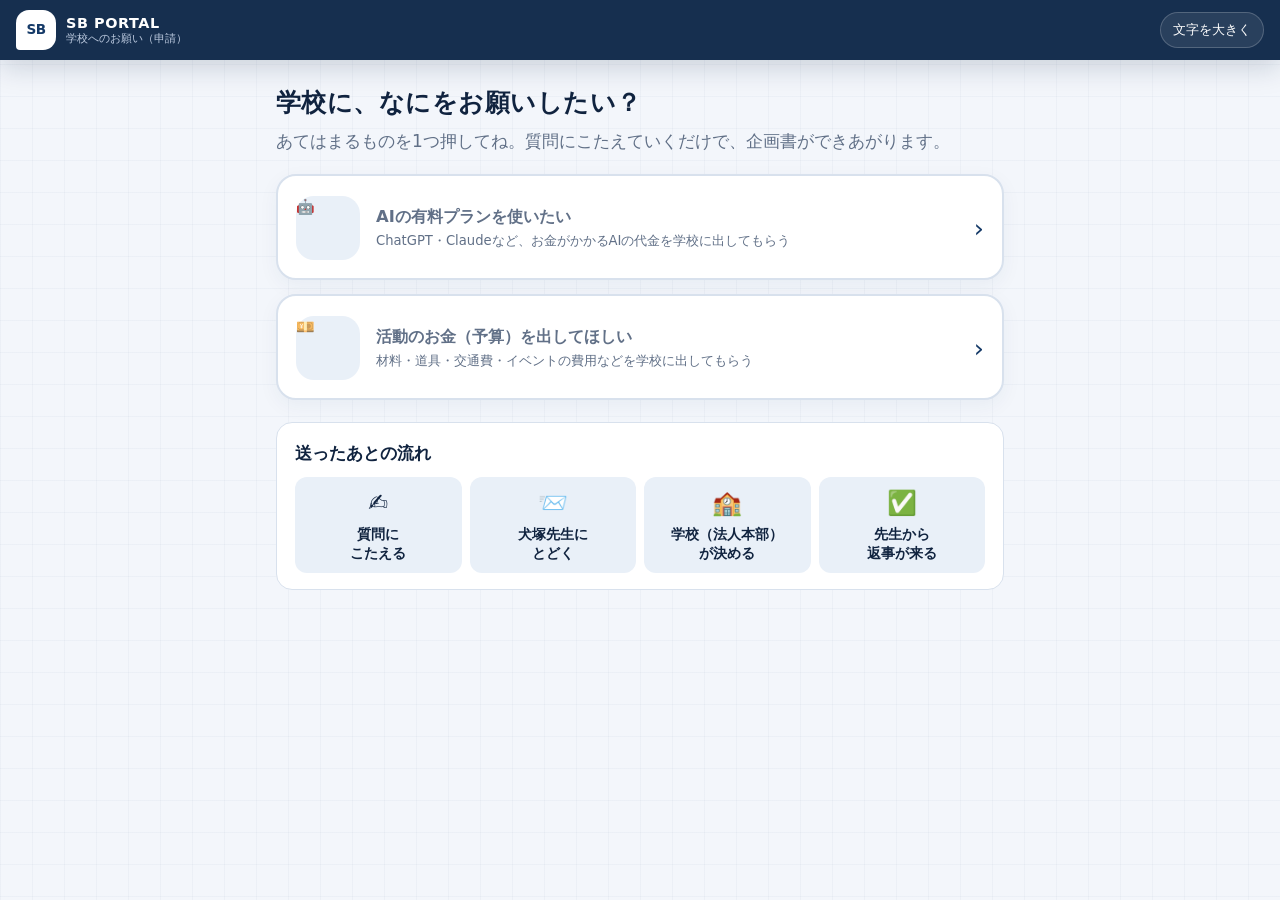
==== shinsei/index.html @ d26345aa "学校へのお願い（申請）フォームを追加 AI課金補助・予算請求の2種類。質問形式で企画書を作成し、Apps Script経由で先生にメール送信する。  Co-Authored-By: Claude Op" ====
<!DOCTYPE html>
<html lang="ja">
<head>
<meta charset="utf-8">
<meta name="viewport" content="width=device-width, initial-scale=1">
<title>学校へのお願い（申請）｜SB PORTAL</title>
<meta name="robots" content="noindex, nofollow">
<link rel="icon" href="../favicon.svg" type="image/svg+xml">
<style>
/* ===== デザイン（SB PORTALと同じ色） ===== */
:root{
  --navy:#153a68; --navy-dark:#0d2748; --bg:#f3f6fb; --ink:#10233f; --muted:#617087;
  --line:#d8e1ed; --card:#fff; --soft:#e9f0f8; --blue:#2d73db; --red:#cf3f35;
  --green:#1f9270; --orange:#ef664e; --yellow:#fff6d6;
  --r:16px; --fs:17px;
}
html.big{ --fs:20px; }
*{box-sizing:border-box;margin:0;padding:0}
body{
  font-family:"Noto Sans JP","Yu Gothic UI","Hiragino Sans","Meiryo",system-ui,sans-serif;
  font-size:var(--fs); line-height:1.75; color:var(--ink);
  background:linear-gradient(#153a6808 1px,transparent 1px),linear-gradient(90deg,#153a6808 1px,transparent 1px),var(--bg);
  background-size:32px 32px; min-height:100vh;
}
button,input,textarea,select{font:inherit;color:inherit}
button{cursor:pointer;-webkit-tap-highlight-color:transparent}
a{color:inherit}

/* ヘッダー */
.top{position:sticky;top:0;z-index:20;background:#0d2748f5;color:#fff;backdrop-filter:blur(14px);
  display:flex;align-items:center;justify-content:space-between;gap:12px;padding:10px 16px;box-shadow:0 8px 28px #0e25432b}
.brand{display:inline-flex;align-items:center;gap:10px;text-decoration:none}
.brand-sym{display:inline-grid;place-items:center;width:40px;height:40px;background:#fff;color:var(--navy);
  border-radius:13px 13px 13px 4px;font-weight:900;font-size:.85rem;letter-spacing:-.05em}
.brand strong{display:block;font-size:.9rem;letter-spacing:.04em;line-height:1.2}
.brand small{display:block;font-size:.7rem;color:#bdcbe0;line-height:1.2}
.tools{display:flex;gap:8px}
.tool{background:#ffffff14;border:1px solid #ffffff33;color:#fff;border-radius:999px;padding:6px 12px;font-size:.8rem;white-space:nowrap}
.tool[aria-pressed="true"]{background:#fff;color:var(--navy)}

/* 進み具合 */
.progress{max-width:760px;margin:18px auto 0;padding:0 16px}
.steps{display:flex;gap:6px;list-style:none}
.steps li{flex:1;height:8px;border-radius:99px;background:var(--line)}
.steps li.is-done{background:var(--navy)}
.steps li.is-now{background:var(--orange)}
.step-label{display:flex;justify-content:space-between;margin-top:6px;font-size:.85rem;color:var(--muted);font-weight:700}

main{max-width:760px;margin:0 auto;padding:12px 16px 140px}
.screen{animation:in .25s ease}
@keyframes in{from{opacity:0;transform:translateY(8px)}to{opacity:1;transform:none}}
h1{font-size:1.45em;line-height:1.4;margin:14px 0 6px;letter-spacing:.02em}
.lead{color:var(--muted);margin-bottom:18px}

/* 種類カード */
.type-grid{display:grid;gap:14px}
.type-card{display:flex;gap:16px;align-items:center;text-align:left;width:100%;
  background:var(--card);border:2px solid var(--line);border-radius:20px;padding:18px;
  box-shadow:0 6px 20px #153a680d;transition:.15s}
.type-card:hover,.type-card:focus-visible{border-color:var(--blue);transform:translateY(-2px);outline:none}
.type-icon{flex:none;display:grid;place-items:center;width:64px;height:64px;border-radius:18px;font-size:2rem;background:var(--soft)}
.type-card b{display:block;font-size:1.1em;line-height:1.4}
.type-card span{display:block;color:var(--muted);font-size:.88em;line-height:1.6;margin-top:2px}
.type-card .go{margin-left:auto;font-size:1.6rem;color:var(--navy)}

.how{margin-top:22px;background:var(--card);border:1px solid var(--line);border-radius:var(--r);padding:16px 18px}
.how h2{font-size:1em;margin-bottom:8px}
.flow{display:grid;grid-template-columns:repeat(4,1fr);gap:8px;text-align:center;font-size:.8em;font-weight:700}
.flow div{background:var(--soft);border-radius:12px;padding:10px 4px;line-height:1.4}
.flow i{display:block;font-style:normal;font-size:1.5rem;margin-bottom:4px}

/* 質問カード */
.q{background:var(--card);border:1px solid var(--line);border-radius:var(--r);padding:18px;margin-bottom:14px;box-shadow:0 4px 14px #153a6808}
.q.err{border:2px solid var(--red);background:#fff8f7}
.q-head{display:flex;gap:10px;align-items:flex-start;justify-content:space-between}
.q-title{font-weight:800;font-size:1.05em;line-height:1.5}
.badge{display:inline-block;font-size:.7em;font-weight:800;border-radius:6px;padding:1px 7px;margin-left:6px;vertical-align:2px}
.badge.req{background:var(--orange);color:#fff}
.badge.opt{background:var(--soft);color:var(--muted)}
.speak{flex:none;border:1px solid var(--line);background:#fff;border-radius:999px;width:40px;height:40px;font-size:1.1rem}
.speak.on{background:var(--navy);color:#fff}
.hint{color:var(--muted);font-size:.9em;margin:4px 0 10px}
.err-msg{display:none;color:var(--red);font-weight:800;font-size:.9em;margin-top:8px}
.q.err .err-msg{display:block}

input[type=text],input[type=email],input[type=number],input[type=date],textarea{
  width:100%;border:2px solid var(--line);border-radius:12px;padding:12px 14px;background:#fff;font-size:1em;outline:none}
input:focus,textarea:focus{border-color:var(--blue);box-shadow:0 0 0 4px #2d73db22}
textarea{min-height:120px;resize:vertical;line-height:1.7}
.with-suffix{display:flex;align-items:center;gap:8px}
.with-suffix input{max-width:220px}
.counter{text-align:right;font-size:.8em;color:var(--muted);margin-top:4px}
.counter.ok{color:var(--green);font-weight:700}

.choices{display:flex;flex-wrap:wrap;gap:8px}
.choice{border:2px solid var(--line);background:#fff;border-radius:12px;padding:10px 16px;font-weight:700;min-height:48px;line-height:1.4}
.choice[aria-pressed="true"]{border-color:var(--navy);background:var(--navy);color:#fff}
.choice[aria-pressed="true"]::before{content:"✓ "}
.other-input{margin-top:10px}

.ex-btn{border:none;background:none;color:var(--blue);font-weight:700;font-size:.88em;padding:4px 0;text-decoration:underline;text-underline-offset:3px}
.example{display:none;background:var(--yellow);border-radius:12px;padding:12px 14px;margin:6px 0 10px;font-size:.9em}
.example.show{display:block}
.example b{display:block;margin-bottom:2px}
.example .use{margin-top:8px;border:1px solid #d9b84f;background:#fff;border-radius:8px;padding:4px 10px;font-size:.85em;font-weight:700}
.starters{display:flex;flex-wrap:wrap;gap:6px;margin-bottom:8px}
.starter{border:1px dashed #9fb3cf;background:var(--soft);border-radius:999px;padding:4px 12px;font-size:.82em;color:var(--navy);font-weight:700}

/* 内訳 */
.items{display:grid;gap:10px}
.item{display:grid;grid-template-columns:1fr 92px 120px 40px;gap:8px;align-items:end;background:var(--bg);border-radius:12px;padding:10px}
.item label{font-size:.75em;color:var(--muted);font-weight:700;display:block}
.item input{padding:10px}
.item .del{height:46px;border:none;background:#fff;border-radius:10px;font-size:1.1rem;color:var(--red)}
.add{margin-top:10px;border:2px dashed #9fb3cf;background:#fff;border-radius:12px;padding:10px;width:100%;font-weight:800;color:var(--navy)}
.total{margin-top:12px;display:flex;justify-content:space-between;align-items:center;background:var(--navy);color:#fff;border-radius:12px;padding:12px 16px;font-weight:800}
.total b{font-size:1.4em}

.check{display:flex;gap:12px;align-items:flex-start;padding:12px;border-radius:12px;border:2px solid var(--line);margin-top:8px;cursor:pointer;background:#fff}
.check input{width:26px;height:26px;flex:none;margin-top:2px;accent-color:var(--navy)}
.check.on{border-color:var(--green);background:#f1faf6}

.voice-tip{display:flex;gap:10px;align-items:center;background:#eef6ff;border:1px solid #cfe2fb;border-radius:12px;padding:10px 14px;font-size:.88em;margin-bottom:14px}

/* 確認 */
.review{background:var(--card);border:1px solid var(--line);border-radius:var(--r);margin-bottom:14px;overflow:hidden}
.review h3{display:flex;justify-content:space-between;align-items:center;background:var(--soft);padding:10px 16px;font-size:.95em}
.review h3 button{border:1px solid var(--line);background:#fff;border-radius:8px;padding:2px 12px;font-size:.85em;font-weight:700;color:var(--navy)}
.review dl{padding:6px 16px 12px}
.review dt{font-size:.8em;color:var(--muted);font-weight:700;margin-top:10px}
.review dd{white-space:pre-wrap;word-break:break-word}

/* 下のボタン */
.nav{position:fixed;left:0;right:0;bottom:0;z-index:15;background:#ffffffee;backdrop-filter:blur(10px);border-top:1px solid var(--line);padding:12px 16px calc(12px + env(safe-area-inset-bottom))}
.nav-in{max-width:760px;margin:0 auto;display:flex;gap:10px}
.btn{border:none;border-radius:14px;padding:14px 18px;font-weight:800;font-size:1.05em;min-height:56px}
.btn.back{background:var(--soft);color:var(--navy);flex:0 0 auto}
.btn.next{background:var(--navy);color:#fff;flex:1;box-shadow:0 6px 18px #153a6840}
.btn.send{background:var(--orange);color:#fff;flex:1;box-shadow:0 6px 18px #ef664e55}
.btn:disabled{opacity:.6}

.done{text-align:center;padding:30px 10px}
.done .big-icon{font-size:4rem}
.done ol{text-align:left;max-width:460px;margin:18px auto;background:var(--card);border:1px solid var(--line);border-radius:var(--r);padding:16px 16px 16px 40px}
.done li{margin:6px 0}
.link-btn{display:inline-block;margin-top:8px;text-decoration:none;background:var(--soft);color:var(--navy);font-weight:800;border-radius:12px;padding:12px 18px}
.alert{background:#fff4f2;border:2px solid var(--red);border-radius:var(--r);padding:16px;margin-top:14px}
.alert .row{display:flex;flex-wrap:wrap;gap:8px;margin-top:10px}
.saved{font-size:.8em;color:var(--muted);text-align:center;margin-top:6px}
.hp{position:absolute;left:-9999px}

@media (max-width:560px){
  .brand small{display:none}
  .item{grid-template-columns:1fr 1fr;}
  .item .name{grid-column:1/-1}
  .item .del{grid-column:2;justify-self:end;width:46px}
  .flow{grid-template-columns:repeat(2,1fr)}
  .type-icon{width:54px;height:54px;font-size:1.7rem}
}
</style>
</head>
<body>
<header class="top">
  <a class="brand" href="../">
    <span class="brand-sym">SB</span>
    <span><strong>SB PORTAL</strong><small>学校へのお願い（申請）</small></span>
  </a>
  <div class="tools">
    <button class="tool" id="bigBtn" aria-pressed="false" type="button">文字を大きく</button>
  </div>
</header>

<div class="progress" id="progress" hidden>
  <ol class="steps" id="steps"></ol>
  <div class="step-label"><span id="stepName"></span><span id="stepCount"></span></div>
</div>

<main id="main" aria-live="polite"></main>

<nav class="nav" id="nav" hidden>
  <div class="nav-in">
    <button class="btn back" id="backBtn" type="button">← もどる</button>
    <button class="btn next" id="nextBtn" type="button">つぎへ →</button>
  </div>
  <p class="saved" id="savedNote">書いた内容は、このスマホ・パソコンに自動で保存されます</p>
</nav>

<script>
/* =========================================================
   ★ 設定（先生用）
   Apps Scriptを「ウェブアプリ」として公開したときのURLを
   下の '' の中に貼り付けてください。
   ========================================================= */
const GAS_URL = '';
const TEACHER_EMAIL = 'ke-inuzuka@ai.singularity.ed.jp';

/* 所属プロジェクトの選択肢 */
const PROJECTS = ['横川商店街', 'ひろしま探究', '安浦コモンズ', 'STEAM', 'まだ決めていない'];

/* =========================================================
   申請の種類（ここに足せば、種類を増やせます）
   ========================================================= */
const TYPES = {
  ai: {
    icon: '🤖',
    title: 'AIの有料プランを使いたい',
    sub: 'ChatGPT・Claudeなど、お金がかかるAIの代金を学校に出してもらう',
    pages: [
      { name: '使いたいAI', heading: 'どのAIを使いたい？', lead: 'サービスの名前と、1か月の値段を書こう。', fields: [
        { id: 'ai_service', label: '使いたいAIの名前', type: 'choice', required: true, other: true,
          options: ['ChatGPT', 'Claude', 'Gemini', 'Perplexity', 'Canva'],
          hint: 'あてはまるものを押そう。ないときは「そのほか」を押して書こう。' },
        { id: 'ai_plan', label: 'プランの名前', type: 'text', required: false,
          placeholder: '例：Plus、Pro など', hint: '分からなければ空でOK。' },
        { id: 'ai_monthly', label: '1か月の値段', type: 'number', required: true, suffix: '円 / 月',
          placeholder: '3000', hint: '公式サイトの値段を見て書こう。税こみの値段で。' },
        { id: 'ai_months', label: '何か月 使いたい？', type: 'choice', required: true, other: true, otherLabel: '月数を書く',
          options: ['1か月', '3か月', '6か月'] },
        { id: 'ai_total', type: 'total' }
      ]},
      { name: 'やりたいこと', heading: 'AIで何をする？', lead: 'たくさん書かなくてOK。1〜3文で大丈夫。', voice: true, fields: [
        { id: 'title', label: '企画の名前（タイトル）', type: 'text', required: true,
          placeholder: '例：横川商店街のお店紹介動画づくり',
          example: '横川商店街のお店紹介動画づくり' },
        { id: 'ai_what', label: 'AIを使って何をする？', type: 'textarea', required: true, min: 30,
          starters: ['〜のために、', '〜を作ります。', '〜を調べます。'],
          example: '横川商店街のお店の人にインタビューして、その内容をもとにお店紹介の動画の台本とチラシを作ります。インタビューの文字起こしや、台本の下書きにAIを使います。' },
        { id: 'ai_why', label: 'なぜ無料のプランではダメ？', type: 'textarea', required: true, min: 20,
          starters: ['無料だと回数が足りない', '長い文章や資料を読みこめない', '画像や動画が作れない'],
          example: '無料プランだと1日に使える回数が少なく、インタビュー10人分の文字起こしと台本づくりが終わらないからです。' }
      ]},
      { name: 'どうなる？', heading: '使うと、どうなる？', lead: '誰の役に立つか、どうやって見せるかを書こう。', voice: true, fields: [
        { id: 'goal', label: '使うと、どんな成果が出る？だれの役に立つ？', type: 'textarea', required: true, min: 20,
          example: '10店分の紹介動画ができて、商店街のSNSで使ってもらえます。お店の人と、横川に来る人の役に立ちます。' },
        { id: 'report', label: '成果をどうやって見せる？（いくつ選んでもOK）', type: 'multi', required: true, other: true,
          options: ['月に1回、先生に報告する', '発表会で発表する', '作ったものを提出する', 'ポートフォリオにまとめる'] }
      ]}
    ]
  },
  budget: {
    icon: '💴',
    title: '活動のお金（予算）を出してほしい',
    sub: '材料・道具・交通費・イベントの費用などを学校に出してもらう',
    pages: [
      { name: '何に使う？', heading: '何にお金を使う？', lead: 'まずは企画の名前と、いつ使うかを書こう。', fields: [
        { id: 'title', label: '企画の名前（タイトル）', type: 'text', required: true,
          placeholder: '例：ゾンビナイト子どもワークショップ', example: 'ゾンビナイト子どもワークショップの材料' },
        { id: 'use_kind', label: 'お金の使いみち（いくつ選んでもOK）', type: 'multi', required: true, other: true,
          options: ['材料・消耗品', '道具・機材', '交通費', '会場・参加費', '印刷・チラシ'] },
        { id: 'need_date', label: 'いつまでに必要？', type: 'date', required: true,
          hint: '買う日、または使う日。早めに出すほど通りやすいよ。' }
      ]},
      { name: '買うもの', heading: '何を、いくつ買う？', lead: '1行に1つずつ書こう。合計は自動で計算されます。', fields: [
        { id: 'items', label: '買うもの・かかるお金', type: 'items', required: true },
        { id: 'shop', label: '買うお店や、ネットのページ（分かれば）', type: 'text', required: false,
          placeholder: '例：ダイソー横川店 / AmazonのURL' }
      ]},
      { name: 'なぜ・どうなる', heading: 'なぜ必要？使うとどうなる？', lead: '1〜3文で大丈夫。', voice: true, fields: [
        { id: 'why', label: 'なぜ、このお金が必要？', type: 'textarea', required: true, min: 20,
          starters: ['〜をするために必要です。', 'これがないと〜できません。'],
          example: '子ども向けワークショップで使うチョークと画用紙が、40人分必要です。学校にある分では足りません。' },
        { id: 'goal', label: '使うと、どんな成果が出る？だれの役に立つ？', type: 'textarea', required: true, min: 20,
          example: 'イベントに来た子ども40人がワークショップに参加できます。商店街のイベントをもり上げる役に立ちます。' },
        { id: 'report', label: '成果をどうやって見せる？（いくつ選んでもOK）', type: 'multi', required: true, other: true,
          options: ['写真を先生に送る', 'レシートを出す', '発表会で発表する', '作ったものを提出する'] }
      ]}
    ]
  }
};

/* 全員に共通のページ */
const PROFILE_PAGE = { name: 'あなたのこと', heading: 'あなたのことを教えてね', lead: '先生から返事をするために使います。', fields: [
  { id: 'name', label: 'あなたの名前', type: 'text', required: true, placeholder: '例：山田 花子' },
  { id: 'grade', label: '学年', type: 'choice', required: true, options: ['1年', '2年', '3年'] },
  { id: 'project', label: '入っているプロジェクト', type: 'choice', required: true, options: PROJECTS },
  { id: 'email', label: 'あなたの学校のメールアドレス', type: 'email', required: true,
    placeholder: 'xxxx@…', hint: '先生からの返事と、受付の確認メールがここに届きます。' },
  { id: 'members', label: 'いっしょにやる人（いれば）', type: 'text', required: false, placeholder: '例：佐藤さん、田中さん' }
]};
const LAST_PAGE = { name: 'やくそく', heading: '最後に、やくそくの確認', lead: '読んで、チェックを入れてね。', fields: [
  { id: 'note', label: '先生へのひとこと（あれば）', type: 'textarea', required: false, min: 0,
    placeholder: '例：急いでいます／相談したいことがあります' },
  { id: 'promise', type: 'checks', required: true, items: [
    '書いた内容は、本当のことです',
    'OKが出る前に、自分でお金を払って買ったり、申しこんだりしません',
    'OKが出たら、成果をきちんと先生に見せます'
  ]}
]};

/* ========================================================= */
const STORE_KEY = 'sb-shinsei-draft-v1';
let state = { type: null, page: 0, data: {} };
try { const s = JSON.parse(localStorage.getItem(STORE_KEY)); if (s && s.data) state = s; } catch (e) {}
try { if (localStorage.getItem('sb-big') === '1') document.documentElement.classList.add('big'); } catch (e) {}

const $ = (s, el = document) => el.querySelector(s);
const main = $('#main');
const yen = n => '¥' + Math.round(n || 0).toLocaleString('ja-JP');
const esc = s => String(s ?? '').replace(/[&<>"']/g, c => ({ '&': '&amp;', '<': '&lt;', '>': '&gt;', '"': '&quot;', "'": '&#39;' }[c]));

function pages() {
  if (!state.type) return [];
  return [PROFILE_PAGE, ...TYPES[state.type].pages, LAST_PAGE, { name: 'かくにん', review: true }];
}
function save() { try { localStorage.setItem(STORE_KEY, JSON.stringify(state)); } catch (e) {} }

/* ---------- 読み上げ ---------- */
function speak(text, btn) {
  if (!('speechSynthesis' in window)) { alert('この端末では読み上げが使えません'); return; }
  const was = btn && btn.classList.contains('on');
  speechSynthesis.cancel();
  document.querySelectorAll('.speak.on').forEach(b => b.classList.remove('on'));
  if (was) return;
  const u = new SpeechSynthesisUtterance(text);
  u.lang = 'ja-JP'; u.rate = 0.95;
  if (btn) { btn.classList.add('on'); u.onend = () => btn.classList.remove('on'); }
  speechSynthesis.speak(u);
}

/* ---------- 金額 ---------- */
function monthsValue() {
  const v = state.data.ai_months;
  if (!v) return 0;
  if (v === '__other') return parseInt(String(state.data.ai_months_other || '').replace(/[^0-9]/g, '')) || 0;
  return parseInt(v) || 0;
}
function totalAmount() {
  if (state.type === 'ai') return (Number(state.data.ai_monthly) || 0) * monthsValue();
  if (state.type === 'budget') return (state.data.items || []).reduce((s, it) => s + (Number(it.qty) || 0) * (Number(it.price) || 0), 0);
  return 0;
}

/* ---------- 画面：はじめ ---------- */
function renderStart() {
  $('#progress').hidden = true; $('#nav').hidden = true;
  const draft = state.type && Object.keys(state.data).length > 0;
  main.innerHTML = `
  <section class="screen">
    <h1>学校に、なにをお願いしたい？</h1>
    <p class="lead">あてはまるものを1つ押してね。質問にこたえていくだけで、企画書ができあがります。</p>
    ${draft ? `<div class="alert" style="border-color:var(--blue);background:#eef6ff">
      <b>書きかけの申請があります</b>（${esc(TYPES[state.type].title)}）
      <div class="row"><button class="btn next" id="resume" type="button">つづきから書く</button>
      <button class="btn back" id="discard" type="button">消して はじめから</button></div></div>` : ''}
    <div class="type-grid" style="margin-top:14px">
      ${Object.entries(TYPES).map(([k, t]) => `
        <button class="type-card" data-type="${k}" type="button">
          <span class="type-icon" aria-hidden="true">${t.icon}</span>
          <span><b>${esc(t.title)}</b><span>${esc(t.sub)}</span></span>
          <span class="go" aria-hidden="true">›</span>
        </button>`).join('')}
    </div>
    <div class="how">
      <h2>送ったあとの流れ</h2>
      <div class="flow">
        <div><i>✍️</i>質問に<br>こたえる</div>
        <div><i>📨</i>犬塚先生に<br>とどく</div>
        <div><i>🏫</i>学校（法人本部）<br>が決める</div>
        <div><i>✅</i>先生から<br>返事が来る</div>
      </div>
    </div>
  </section>`;
  main.querySelectorAll('.type-card').forEach(b => b.onclick = () => {
    if (state.type && state.type !== b.dataset.type && Object.keys(state.data).length &&
        !confirm('書きかけの申請は消えます。よいですか？')) return;
    if (state.type !== b.dataset.type) state.data = keepProfile(state.data);
    state.type = b.dataset.type; state.page = 0; save(); render(); scrollTo(0, 0);
  });
  const r = $('#resume'); if (r) r.onclick = () => { render(); scrollTo(0, 0); };
  const d = $('#discard'); if (d) d.onclick = () => { state = { type: null, page: 0, data: keepProfile(state.data) }; save(); renderStart(); };
}
function keepProfile(d) {
  const o = {}; ['name', 'grade', 'project', 'email'].forEach(k => { if (d[k]) o[k] = d[k]; }); return o;
}

/* ---------- 質問ページ ---------- */
function render() {
  if (!state.type) return renderStart();
  const ps = pages(); const p = ps[state.page];
  $('#progress').hidden = false; $('#nav').hidden = false;
  $('#steps').innerHTML = ps.map((_, i) => `<li class="${i < state.page ? 'is-done' : i === state.page ? 'is-now' : ''}"></li>`).join('');
  $('#stepName').textContent = p.name;
  $('#stepCount').textContent = `${state.page + 1} / ${ps.length}`;
  $('#backBtn').textContent = '← もどる';
  const nb = $('#nextBtn');
  nb.className = 'btn ' + (p.review ? 'send' : 'next');
  nb.textContent = p.review ? '📨 先生に送る' : (state.page === ps.length - 2 ? 'かくにんへ →' : 'つぎへ →');
  nb.disabled = false;

  if (p.review) return renderReview();

  main.innerHTML = `<section class="screen">
    <h1>${esc(p.heading)}</h1><p class="lead">${esc(p.lead || '')}</p>
    ${p.voice ? `<div class="voice-tip"><span style="font-size:1.4rem">🎤</span><span>文字を打つのが大変なら、スマホのキーボードの<b>マイク</b>を押して、話して入力してもOK！</span></div>` : ''}
    ${p.fields.map(fieldHTML).join('')}
  </section>`;
  bindFields(p);
}

function fieldHTML(f) {
  const d = state.data;
  if (f.type === 'total') {
    return `<div class="total" id="aiTotal"><span>出してほしい合計</span><b>${yen(totalAmount())}</b></div>`;
  }
  const badge = f.required ? '<span class="badge req">必ず</span>' : '<span class="badge opt">なくてもOK</span>';
  const readText = [f.label, f.hint, f.example ? 'れい。' + f.example : ''].filter(Boolean).join('。');
  let body = '';
  switch (f.type) {
    case 'text': case 'email': case 'date':
      body = `<input type="${f.type}" id="f_${f.id}" value="${esc(d[f.id] || '')}" placeholder="${esc(f.placeholder || '')}"
               ${f.type === 'email' ? 'inputmode="email" autocomplete="email"' : ''} ${f.id === 'name' ? 'autocomplete="name"' : ''}>`;
      break;
    case 'number':
      body = `<div class="with-suffix"><input type="number" inputmode="numeric" min="0" id="f_${f.id}" value="${esc(d[f.id] || '')}" placeholder="${esc(f.placeholder || '')}"><span>${esc(f.suffix || '')}</span></div>`;
      break;
    case 'textarea':
      body = `${f.starters ? `<div class="starters">${f.starters.map(s => `<button type="button" class="starter" data-for="${f.id}">${esc(s)}</button>`).join('')}</div>` : ''}
        <textarea id="f_${f.id}" placeholder="${esc(f.placeholder || 'ここに書こう')}">${esc(d[f.id] || '')}</textarea>
        ${f.min ? `<div class="counter" id="c_${f.id}"></div>` : ''}`;
      break;
    case 'choice': case 'multi': {
      const val = d[f.id];
      const on = o => f.type === 'multi' ? (val || []).includes(o) : val === o;
      body = `<div class="choices" role="group">
        ${f.options.map(o => `<button type="button" class="choice" data-f="${f.id}" data-v="${esc(o)}" aria-pressed="${on(o)}">${esc(o)}</button>`).join('')}
        ${f.other ? `<button type="button" class="choice" data-f="${f.id}" data-v="__other" aria-pressed="${on('__other')}">${esc(f.otherLabel || 'そのほか')}</button>` : ''}
      </div>
      ${f.other ? `<div class="other-input" id="o_${f.id}" ${on('__other') ? '' : 'hidden'}><input type="text" id="f_${f.id}_other" value="${esc(d[f.id + '_other'] || '')}" placeholder="${f.id === 'ai_months' ? '例：12か月' : 'ここに書こう'}"></div>` : ''}`;
      break;
    }
    case 'items': {
      if (!d.items || !d.items.length) d.items = [{ name: '', qty: 1, price: '' }];
      body = `<div class="items" id="itemsBox"></div>
        <button type="button" class="add" id="addItem">＋ 行をふやす</button>
        <div class="total"><span>合計</span><b id="itemsTotal">${yen(totalAmount())}</b></div>`;
      break;
    }
    case 'checks':
      return `<div class="q" data-q="${f.id}">
        ${f.items.map((t, i) => `<label class="check ${(d.promise || [])[i] ? 'on' : ''}"><input type="checkbox" data-i="${i}" ${(d.promise || [])[i] ? 'checked' : ''}><span>${esc(t)}</span></label>`).join('')}
        <p class="err-msg">↑ ぜんぶにチェックを入れてね</p></div>`;
  }
  return `<div class="q" data-q="${f.id}">
    <div class="q-head"><div class="q-title">${esc(f.label)}${badge}</div>
      <button type="button" class="speak" aria-label="読み上げ" data-read="${esc(readText)}">🔊</button></div>
    ${f.hint ? `<p class="hint">${esc(f.hint)}</p>` : ''}
    ${f.example ? `<button type="button" class="ex-btn" data-ex="${f.id}">💡 書き方の例を見る</button>
      <div class="example" id="ex_${f.id}"><b>例：</b>${esc(f.example)}<br><button type="button" class="use" data-use="${f.id}">この例をもとに書く</button></div>` : ''}
    ${body}
    <p class="err-msg">↑ ここを${f.type === 'choice' || f.type === 'multi' ? '選んで' : '書いて'}ね${f.min ? `（${f.min}文字くらい）` : ''}</p>
  </div>`;
}

function bindFields(p) {
  const d = state.data;
  main.querySelectorAll('.speak').forEach(b => b.onclick = () => speak(b.dataset.read, b));
  main.querySelectorAll('.ex-btn').forEach(b => b.onclick = () => $('#ex_' + b.dataset.ex).classList.toggle('show'));
  main.querySelectorAll('.use').forEach(b => b.onclick = () => {
    const f = findField(b.dataset.use); const t = $('#f_' + f.id);
    if (t.value && !confirm('いま書いてある文を、例に置きかえますか？')) return;
    t.value = f.example; t.dispatchEvent(new Event('input')); t.focus();
  });
  main.querySelectorAll('.starter').forEach(b => b.onclick = () => {
    const t = $('#f_' + b.dataset.for);
    t.value = (t.value ? t.value + (/[。、\n]$/.test(t.value) ? '' : '、') : '') + b.textContent;
    t.dispatchEvent(new Event('input')); t.focus(); t.setSelectionRange(t.value.length, t.value.length);
  });
  p.fields.forEach(f => {
    const el = $('#f_' + f.id);
    if (el && ['text', 'email', 'date', 'number', 'textarea'].includes(f.type)) {
      const upd = () => { d[f.id] = el.value; clearErr(f.id); if (f.min) counter(f); updTotals(); save(); };
      el.addEventListener('input', upd); el.addEventListener('change', upd);
      if (f.min) counter(f);
    }
    const oe = $('#f_' + f.id + '_other');
    if (oe) oe.addEventListener('input', () => { d[f.id + '_other'] = oe.value; clearErr(f.id); updTotals(); save(); });
  });
  main.querySelectorAll('.choice').forEach(b => b.onclick = () => {
    const f = findField(b.dataset.f); const v = b.dataset.v;
    if (f.type === 'multi') {
      const arr = new Set(d[f.id] || []); arr.has(v) ? arr.delete(v) : arr.add(v); d[f.id] = [...arr];
      b.setAttribute('aria-pressed', arr.has(v));
    } else {
      d[f.id] = v;
      main.querySelectorAll(`.choice[data-f="${f.id}"]`).forEach(x => x.setAttribute('aria-pressed', x.dataset.v === v));
    }
    const box = $('#o_' + f.id);
    if (box) { const show = f.type === 'multi' ? d[f.id].includes('__other') : v === '__other'; box.hidden = !show; if (show) $('input', box).focus(); }
    clearErr(f.id); updTotals(); save();
  });
  main.querySelectorAll('.check input').forEach(c => c.onchange = () => {
    d.promise = d.promise || []; d.promise[c.dataset.i] = c.checked;
    c.closest('.check').classList.toggle('on', c.checked); clearErr('promise'); save();
  });
  if ($('#itemsBox')) drawItems();
}

function drawItems() {
  const d = state.data; const box = $('#itemsBox');
  box.innerHTML = d.items.map((it, i) => `
    <div class="item">
      <div class="name"><label>品名・内容</label><input type="text" data-i="${i}" data-k="name" value="${esc(it.name)}" placeholder="例：画用紙 / バス代"></div>
      <div><label>数</label><input type="number" inputmode="numeric" min="0" data-i="${i}" data-k="qty" value="${esc(it.qty)}"></div>
      <div><label>1つの値段（円）</label><input type="number" inputmode="numeric" min="0" data-i="${i}" data-k="price" value="${esc(it.price)}" placeholder="500"></div>
      <button type="button" class="del" data-del="${i}" aria-label="この行を消す" ${d.items.length < 2 ? 'disabled style="opacity:.3"' : ''}>✕</button>
    </div>`).join('');
  box.querySelectorAll('input').forEach(inp => inp.oninput = () => { d.items[inp.dataset.i][inp.dataset.k] = inp.value; clearErr('items'); updTotals(); save(); });
  box.querySelectorAll('[data-del]').forEach(b => b.onclick = () => { d.items.splice(b.dataset.del, 1); drawItems(); updTotals(); save(); });
  $('#addItem').onclick = () => { d.items.push({ name: '', qty: 1, price: '' }); drawItems(); save(); box.querySelectorAll('.name input')[d.items.length - 1].focus(); };
}

function updTotals() {
  const a = $('#aiTotal b'); if (a) a.textContent = yen(totalAmount());
  const b = $('#itemsTotal'); if (b) b.textContent = yen(totalAmount());
}
function counter(f) {
  const n = (state.data[f.id] || '').trim().length; const c = $('#c_' + f.id); if (!c) return;
  c.textContent = n >= f.min ? `✓ ${n}文字 いい感じ！` : `${n}文字（${f.min}文字くらい書けるとOK）`;
  c.classList.toggle('ok', n >= f.min);
}
function findField(id) { for (const p of pages()) for (const f of (p.fields || [])) if (f.id === id) return f; }
function clearErr(id) { const q = main.querySelector(`.q[data-q="${id}"]`); if (q) q.classList.remove('err'); }

/* ---------- チェック ---------- */
function isFilled(f) {
  const v = state.data[f.id];
  switch (f.type) {
    case 'total': return true;
    case 'choice': return !!v && (v !== '__other' || !!(state.data[f.id + '_other'] || '').trim());
    case 'multi': return Array.isArray(v) && v.length > 0 && (!v.includes('__other') || !!(state.data[f.id + '_other'] || '').trim());
    case 'items': return (v || []).some(it => (it.name || '').trim() && Number(it.price) > 0 && Number(it.qty) > 0);
    case 'checks': return f.items.every((_, i) => (state.data.promise || [])[i]);
    case 'email': return /^[^\s@]+@[^\s@]+\.[^\s@]+$/.test((v || '').trim());
    case 'number': return Number(v) > 0;
    case 'textarea': return (v || '').trim().length >= Math.max(1, Math.floor((f.min || 1) / 2));
    default: return !!(v || '').trim();
  }
}
function validate(p) {
  let first = null;
  p.fields.forEach(f => {
    if (!f.required) return;
    if (!isFilled(f)) { const q = main.querySelector(`.q[data-q="${f.id}"]`); if (q) { q.classList.add('err'); first = first || q; } }
  });
  if (first) { first.scrollIntoView({ behavior: 'smooth', block: 'center' }); return false; }
  return true;
}

/* ---------- 表示用の値 ---------- */
function show(f) {
  const d = state.data; const v = d[f.id];
  const other = d[f.id + '_other'];
  if (f.type === 'choice') return v === '__other' ? other : v;
  if (f.type === 'multi') return (v || []).map(x => x === '__other' ? other : x).filter(Boolean).join('、');
  if (f.type === 'items') return (v || []).filter(it => (it.name || '').trim())
    .map(it => `${it.name}　${it.qty}こ × ${yen(it.price)} ＝ ${yen((Number(it.qty) || 0) * (Number(it.price) || 0))}`).join('\n');
  if (f.type === 'number') return v ? `${Number(v).toLocaleString('ja-JP')} ${f.suffix || ''}` : '';
  if (f.type === 'date') return v ? new Date(v + 'T00:00').toLocaleDateString('ja-JP', { year: 'numeric', month: 'long', day: 'numeric', weekday: 'short' }) : '';
  return v || '';
}
function buildSections() {
  const ps = pages().filter(p => !p.review);
  return ps.map((p, idx) => ({
    title: p.name, page: idx,
    rows: p.fields.filter(f => f.type !== 'checks' && f.type !== 'total')
      .map(f => ({ label: f.label, value: show(f) }))
      .filter(r => r.value)
  })).filter(s => s.rows.length);
}

/* ---------- 確認ページ ---------- */
function renderReview() {
  const t = TYPES[state.type]; const secs = buildSections();
  main.innerHTML = `<section class="screen">
    <h1>この内容で送ってもいい？</h1>
    <p class="lead">まちがいがあれば「なおす」を押してね。</p>
    <div class="total" style="margin-bottom:14px"><span>${esc(t.icon)} ${esc(t.title)}<br><small style="font-weight:600">出してほしい合計</small></span><b>${yen(totalAmount())}</b></div>
    ${secs.map(s => `<div class="review"><h3>${esc(s.title)}<button type="button" data-go="${s.page}">なおす</button></h3>
      <dl>${s.rows.map(r => `<dt>${esc(r.label)}</dt><dd>${esc(r.value)}</dd>`).join('')}</dl></div>`).join('')}
    <input class="hp" id="hp" tabindex="-1" autocomplete="off" aria-hidden="true">
    <div id="sendResult"></div>
  </section>`;
  main.querySelectorAll('[data-go]').forEach(b => b.onclick = () => { state.page = +b.dataset.go; save(); render(); scrollTo(0, 0); });
}

function plainText() {
  const t = TYPES[state.type];
  return `【SB科 申請】${t.title}\n合計：${yen(totalAmount())}\n\n` +
    buildSections().map(s => `■ ${s.title}\n` + s.rows.map(r => `・${r.label}\n${r.value}`).join('\n')).join('\n\n');
}

async function send() {
  if ($('#hp') && $('#hp').value) return;
  const btn = $('#nextBtn'); btn.disabled = true; btn.textContent = '送っています…';
  const d = state.data; const t = TYPES[state.type];
  const payload = {
    type: state.type, typeLabel: t.title, total: totalAmount(),
    name: d.name, grade: d.grade, project: d.project, email: (d.email || '').trim(), title: d.title || '',
    sections: buildSections().map(s => ({ title: s.title, rows: s.rows })),
    text: plainText(), userAgent: navigator.userAgent
  };
  if (!GAS_URL) {
    return sendFail('まだ送信の準備ができていません（先生がURLを設定中です）。');
  }
  try {
    const res = await fetch(GAS_URL, { method: 'POST', headers: { 'Content-Type': 'text/plain;charset=utf-8' }, body: JSON.stringify(payload) });
    const j = await res.json();
    if (!j.ok) throw new Error(j.error || 'error');
    renderDone(j.id);
  } catch (e) {
    sendFail('うまく送れませんでした。インターネットにつながっているか確認して、もう一度押してね。');
  }
}
function sendFail(msg) {
  const btn = $('#nextBtn'); btn.disabled = false; btn.textContent = '📨 もう一度送る';
  const subject = encodeURIComponent(`【SB科 申請】${TYPES[state.type].title}｜${state.data.name || ''}`);
  const body = encodeURIComponent(plainText());
  $('#sendResult').innerHTML = `<div class="alert"><b>⚠️ ${esc(msg)}</b>
    <p style="font-size:.9em;margin-top:6px">何回やってもダメなときは、下のボタンでメールアプリから先生に送れます。</p>
    <div class="row">
      <a class="link-btn" href="mailto:${TEACHER_EMAIL}?subject=${subject}&body=${body}">✉️ メールアプリで送る</a>
      <button class="link-btn" type="button" id="copyBtn" style="border:none">📋 内容をコピー</button>
    </div></div>`;
  $('#copyBtn').onclick = async () => {
    try { await navigator.clipboard.writeText(plainText()); $('#copyBtn').textContent = '✓ コピーしました'; } catch (e) { alert('コピーできませんでした'); }
  };
  $('#sendResult').scrollIntoView({ behavior: 'smooth', block: 'center' });
}

function renderDone(id) {
  const email = state.data.email;
  state = { type: null, page: 0, data: keepProfile(state.data) }; save();
  $('#progress').hidden = true; $('#nav').hidden = true;
  main.innerHTML = `<section class="screen done">
    <div class="big-icon">🎉</div>
    <h1>送れました！</h1>
    <p class="lead">受付番号：<b>${esc(id || '')}</b></p>
    <ol>
      <li>犬塚先生に、あなたの企画書がとどきました。</li>
      <li>${esc(email)} に、受付の確認メールが行きます。</li>
      <li>先生が読んで、学校（法人本部）に相談します。足りないところがあれば、先生から連絡します。</li>
      <li><b>OKが出るまで、お金は払わないでね。</b></li>
    </ol>
    <a class="link-btn" href="./">別のお願いを書く</a>　<a class="link-btn" href="../">SB PORTALにもどる</a>
  </section>`;
  scrollTo(0, 0);
}

/* ---------- ボタン ---------- */
$('#nextBtn').onclick = () => {
  const ps = pages(); const p = ps[state.page];
  if (p.review) return send();
  if (!validate(p)) return;
  speechSynthesis && speechSynthesis.cancel();
  state.page++; save(); render(); scrollTo(0, 0);
};
$('#backBtn').onclick = () => {
  speechSynthesis && speechSynthesis.cancel();
  if (state.page === 0) { renderStart(); scrollTo(0, 0); return; }
  state.page--; save(); render(); scrollTo(0, 0);
};
const bigBtn = $('#bigBtn');
bigBtn.setAttribute('aria-pressed', document.documentElement.classList.contains('big'));
bigBtn.onclick = () => {
  const on = document.documentElement.classList.toggle('big');
  bigBtn.setAttribute('aria-pressed', on);
  try { localStorage.setItem('sb-big', on ? '1' : '0'); } catch (e) {}
};

renderStart();
</script>
</body>
</html>
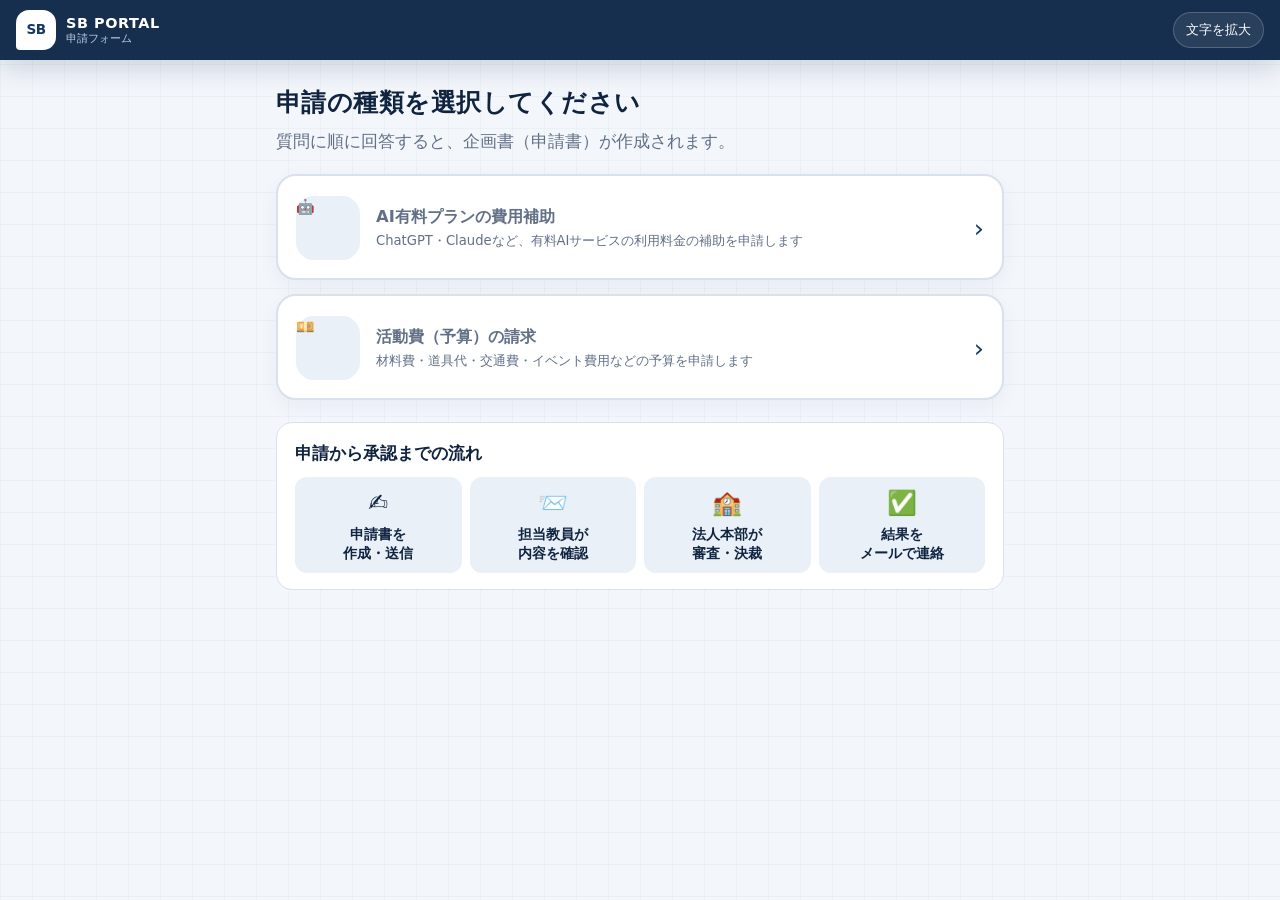
==== commit e9e7c6a5: "申請フォームの文言を書き言葉（です・ます調）に統一 Co-Authored-By: Claude Opus 5.5 <noreply@anthropic.com> Claude-Session: ht" ====
--- a/shinsei/index.html
+++ b/shinsei/index.html
@@ -3,7 +3,7 @@
 <head>
 <meta charset="utf-8">
 <meta name="viewport" content="width=device-width, initial-scale=1">
-<title>学校へのお願い（申請）｜SB PORTAL</title>
+<title>申請フォーム｜SB PORTAL</title>
 <meta name="robots" content="noindex, nofollow">
 <link rel="icon" href="../favicon.svg" type="image/svg+xml">
 <style>
@@ -163,10 +163,10 @@
 <header class="top">
   <a class="brand" href="../">
     <span class="brand-sym">SB</span>
-    <span><strong>SB PORTAL</strong><small>学校へのお願い（申請）</small></span>
+    <span><strong>SB PORTAL</strong><small>申請フォーム</small></span>
   </a>
   <div class="tools">
-    <button class="tool" id="bigBtn" aria-pressed="false" type="button">文字を大きく</button>
+    <button class="tool" id="bigBtn" aria-pressed="false" type="button">文字を拡大</button>
   </div>
 </header>
 
@@ -179,10 +179,10 @@
 
 <nav class="nav" id="nav" hidden>
   <div class="nav-in">
-    <button class="btn back" id="backBtn" type="button">← もどる</button>
-    <button class="btn next" id="nextBtn" type="button">つぎへ →</button>
+    <button class="btn back" id="backBtn" type="button">← 戻る</button>
+    <button class="btn next" id="nextBtn" type="button">次へ →</button>
   </div>
-  <p class="saved" id="savedNote">書いた内容は、このスマホ・パソコンに自動で保存されます</p>
+  <p class="saved" id="savedNote">入力内容は、この端末に自動保存されます</p>
 </nav>
 
 <script>
@@ -195,7 +195,7 @@
 const TEACHER_EMAIL = 'ke-inuzuka@ai.singularity.ed.jp';
 
 /* 所属プロジェクトの選択肢 */
-const PROJECTS = ['横川商店街', 'ひろしま探究', '安浦コモンズ', 'STEAM', 'まだ決めていない'];
+const PROJECTS = ['横川商店街', 'ひろしま探究', '安浦コモンズ', 'STEAM', '未定'];
 
 /* =========================================================
    申請の種類（ここに足せば、種類を増やせます）
@@ -203,87 +203,87 @@
 const TYPES = {
   ai: {
     icon: '🤖',
-    title: 'AIの有料プランを使いたい',
-    sub: 'ChatGPT・Claudeなど、お金がかかるAIの代金を学校に出してもらう',
+    title: 'AI有料プランの費用補助',
+    sub: 'ChatGPT・Claudeなど、有料AIサービスの利用料金の補助を申請します',
     pages: [
-      { name: '使いたいAI', heading: 'どのAIを使いたい？', lead: 'サービスの名前と、1か月の値段を書こう。', fields: [
-        { id: 'ai_service', label: '使いたいAIの名前', type: 'choice', required: true, other: true,
+      { name: '利用するAI', heading: '利用するAIサービス', lead: 'サービス名と月額料金を入力してください。', fields: [
+        { id: 'ai_service', label: 'サービス名', type: 'choice', required: true, other: true,
           options: ['ChatGPT', 'Claude', 'Gemini', 'Perplexity', 'Canva'],
-          hint: 'あてはまるものを押そう。ないときは「そのほか」を押して書こう。' },
-        { id: 'ai_plan', label: 'プランの名前', type: 'text', required: false,
-          placeholder: '例：Plus、Pro など', hint: '分からなければ空でOK。' },
-        { id: 'ai_monthly', label: '1か月の値段', type: 'number', required: true, suffix: '円 / 月',
-          placeholder: '3000', hint: '公式サイトの値段を見て書こう。税こみの値段で。' },
-        { id: 'ai_months', label: '何か月 使いたい？', type: 'choice', required: true, other: true, otherLabel: '月数を書く',
+          hint: '該当するものを選択してください。一覧にない場合は「その他」を選び、名前を入力してください。' },
+        { id: 'ai_plan', label: 'プラン名', type: 'text', required: false,
+          placeholder: '例：Plus、Pro', hint: '不明な場合は空欄で構いません。' },
+        { id: 'ai_monthly', label: '月額料金（税込）', type: 'number', required: true, suffix: '円 / 月',
+          placeholder: '3000', hint: '公式サイトで確認した税込の金額を入力してください。' },
+        { id: 'ai_months', label: '利用期間', type: 'choice', required: true, other: true, otherLabel: 'その他の期間',
           options: ['1か月', '3か月', '6か月'] },
         { id: 'ai_total', type: 'total' }
       ]},
-      { name: 'やりたいこと', heading: 'AIで何をする？', lead: 'たくさん書かなくてOK。1〜3文で大丈夫。', voice: true, fields: [
-        { id: 'title', label: '企画の名前（タイトル）', type: 'text', required: true,
-          placeholder: '例：横川商店街のお店紹介動画づくり',
-          example: '横川商店街のお店紹介動画づくり' },
-        { id: 'ai_what', label: 'AIを使って何をする？', type: 'textarea', required: true, min: 30,
-          starters: ['〜のために、', '〜を作ります。', '〜を調べます。'],
-          example: '横川商店街のお店の人にインタビューして、その内容をもとにお店紹介の動画の台本とチラシを作ります。インタビューの文字起こしや、台本の下書きにAIを使います。' },
-        { id: 'ai_why', label: 'なぜ無料のプランではダメ？', type: 'textarea', required: true, min: 20,
-          starters: ['無料だと回数が足りない', '長い文章や資料を読みこめない', '画像や動画が作れない'],
-          example: '無料プランだと1日に使える回数が少なく、インタビュー10人分の文字起こしと台本づくりが終わらないからです。' }
+      { name: '利用目的', heading: 'AIの利用目的', lead: '各項目、1〜3文程度で記入してください。', voice: true, fields: [
+        { id: 'title', label: '企画名', type: 'text', required: true,
+          placeholder: '例：横川商店街の店舗紹介動画の制作',
+          example: '横川商店街の店舗紹介動画の制作' },
+        { id: 'ai_what', label: 'AIを使って取り組む内容', type: 'textarea', required: true, min: 30,
+          starters: ['〇〇のために、', '〇〇を制作します。', '〇〇を調査します。'],
+          example: '横川商店街の店舗の方々にインタビューを行い、その内容をもとに店舗紹介動画の台本とチラシを制作します。AIはインタビューの文字起こしと台本の下書きに使用します。' },
+        { id: 'ai_why', label: '有料プランが必要な理由（無料プランでは不十分な点）', type: 'textarea', required: true, min: 20,
+          starters: ['無料プランでは利用回数が不足する', '長い文章や資料を読み込めない', '画像・動画を生成できない'],
+          example: '無料プランでは1日の利用回数に上限があり、インタビュー10人分の文字起こしと台本作成を期間内に終えられないためです。' }
       ]},
-      { name: 'どうなる？', heading: '使うと、どうなる？', lead: '誰の役に立つか、どうやって見せるかを書こう。', voice: true, fields: [
-        { id: 'goal', label: '使うと、どんな成果が出る？だれの役に立つ？', type: 'textarea', required: true, min: 20,
-          example: '10店分の紹介動画ができて、商店街のSNSで使ってもらえます。お店の人と、横川に来る人の役に立ちます。' },
-        { id: 'report', label: '成果をどうやって見せる？（いくつ選んでもOK）', type: 'multi', required: true, other: true,
-          options: ['月に1回、先生に報告する', '発表会で発表する', '作ったものを提出する', 'ポートフォリオにまとめる'] }
+      { name: '期待する成果', heading: '期待する成果と報告方法', lead: '成果の内容と、誰の役に立つかを記入してください。', voice: true, fields: [
+        { id: 'goal', label: '期待する成果（誰の役に立つか）', type: 'textarea', required: true, min: 20,
+          example: '10店舗分の紹介動画が完成し、商店街の公式SNSで活用されます。店舗の方々や横川を訪れる人の役に立ちます。' },
+        { id: 'report', label: '成果の報告方法（複数選択可）', type: 'multi', required: true, other: true,
+          options: ['月1回の担当教員への報告', '発表会での発表', '制作物の提出', 'ポートフォリオへの記録'] }
       ]}
     ]
   },
   budget: {
     icon: '💴',
-    title: '活動のお金（予算）を出してほしい',
-    sub: '材料・道具・交通費・イベントの費用などを学校に出してもらう',
+    title: '活動費（予算）の請求',
+    sub: '材料費・道具代・交通費・イベント費用などの予算を申請します',
     pages: [
-      { name: '何に使う？', heading: '何にお金を使う？', lead: 'まずは企画の名前と、いつ使うかを書こう。', fields: [
-        { id: 'title', label: '企画の名前（タイトル）', type: 'text', required: true,
-          placeholder: '例：ゾンビナイト子どもワークショップ', example: 'ゾンビナイト子どもワークショップの材料' },
-        { id: 'use_kind', label: 'お金の使いみち（いくつ選んでもOK）', type: 'multi', required: true, other: true,
+      { name: '企画の概要', heading: '企画の概要', lead: '企画名・費用の種類・必要な日付を入力してください。', fields: [
+        { id: 'title', label: '企画名', type: 'text', required: true,
+          placeholder: '例：ゾンビナイト子ども向けワークショップ', example: 'ゾンビナイト子ども向けワークショップの材料費' },
+        { id: 'use_kind', label: '費用の種類（複数選択可）', type: 'multi', required: true, other: true,
           options: ['材料・消耗品', '道具・機材', '交通費', '会場・参加費', '印刷・チラシ'] },
-        { id: 'need_date', label: 'いつまでに必要？', type: 'date', required: true,
-          hint: '買う日、または使う日。早めに出すほど通りやすいよ。' }
+        { id: 'need_date', label: '必要な日付', type: 'date', required: true,
+          hint: '購入日または使用日を入力してください。余裕をもって申請してください。' }
       ]},
-      { name: '買うもの', heading: '何を、いくつ買う？', lead: '1行に1つずつ書こう。合計は自動で計算されます。', fields: [
-        { id: 'items', label: '買うもの・かかるお金', type: 'items', required: true },
-        { id: 'shop', label: '買うお店や、ネットのページ（分かれば）', type: 'text', required: false,
+      { name: '内訳', heading: '費用の内訳', lead: '1行に1品目ずつ入力してください。合計金額は自動で計算されます。', fields: [
+        { id: 'items', label: '品目・数量・単価', type: 'items', required: true },
+        { id: 'shop', label: '購入先（店舗名・URL）', type: 'text', required: false,
           placeholder: '例：ダイソー横川店 / AmazonのURL' }
       ]},
-      { name: 'なぜ・どうなる', heading: 'なぜ必要？使うとどうなる？', lead: '1〜3文で大丈夫。', voice: true, fields: [
-        { id: 'why', label: 'なぜ、このお金が必要？', type: 'textarea', required: true, min: 20,
-          starters: ['〜をするために必要です。', 'これがないと〜できません。'],
-          example: '子ども向けワークショップで使うチョークと画用紙が、40人分必要です。学校にある分では足りません。' },
-        { id: 'goal', label: '使うと、どんな成果が出る？だれの役に立つ？', type: 'textarea', required: true, min: 20,
-          example: 'イベントに来た子ども40人がワークショップに参加できます。商店街のイベントをもり上げる役に立ちます。' },
-        { id: 'report', label: '成果をどうやって見せる？（いくつ選んでもOK）', type: 'multi', required: true, other: true,
-          options: ['写真を先生に送る', 'レシートを出す', '発表会で発表する', '作ったものを提出する'] }
+      { name: '必要性と成果', heading: '必要性と期待する成果', lead: '各項目、1〜3文程度で記入してください。', voice: true, fields: [
+        { id: 'why', label: '必要な理由', type: 'textarea', required: true, min: 20,
+          starters: ['〇〇を実施するために必要です。', 'これがなければ〇〇ができません。'],
+          example: '子ども向けワークショップで使用するチョークと画用紙が40人分必要です。学校の備品では不足しています。' },
+        { id: 'goal', label: '期待する成果（誰の役に立つか）', type: 'textarea', required: true, min: 20,
+          example: '来場した子ども40人がワークショップに参加できます。商店街のイベントの活性化につながります。' },
+        { id: 'report', label: '成果の報告方法（複数選択可）', type: 'multi', required: true, other: true,
+          options: ['活動写真の提出', '領収書の提出', '発表会での発表', '制作物の提出'] }
       ]}
     ]
   }
 };
 
 /* 全員に共通のページ */
-const PROFILE_PAGE = { name: 'あなたのこと', heading: 'あなたのことを教えてね', lead: '先生から返事をするために使います。', fields: [
-  { id: 'name', label: 'あなたの名前', type: 'text', required: true, placeholder: '例：山田 花子' },
+const PROFILE_PAGE = { name: '申請者情報', heading: '申請者情報', lead: '担当教員からの連絡に使用します。', fields: [
+  { id: 'name', label: '氏名', type: 'text', required: true, placeholder: '例：山田 花子' },
   { id: 'grade', label: '学年', type: 'choice', required: true, options: ['1年', '2年', '3年'] },
-  { id: 'project', label: '入っているプロジェクト', type: 'choice', required: true, options: PROJECTS },
-  { id: 'email', label: 'あなたの学校のメールアドレス', type: 'email', required: true,
-    placeholder: 'xxxx@…', hint: '先生からの返事と、受付の確認メールがここに届きます。' },
-  { id: 'members', label: 'いっしょにやる人（いれば）', type: 'text', required: false, placeholder: '例：佐藤さん、田中さん' }
+  { id: 'project', label: '所属プロジェクト', type: 'choice', required: true, options: PROJECTS },
+  { id: 'email', label: '学校のメールアドレス', type: 'email', required: true,
+    placeholder: 'xxxx@…', hint: '受付確認メールと担当教員からの連絡がこのアドレスに届きます。' },
+  { id: 'members', label: '共同で取り組むメンバー', type: 'text', required: false, placeholder: '例：佐藤さん、田中さん' }
 ]};
-const LAST_PAGE = { name: 'やくそく', heading: '最後に、やくそくの確認', lead: '読んで、チェックを入れてね。', fields: [
-  { id: 'note', label: '先生へのひとこと（あれば）', type: 'textarea', required: false, min: 0,
-    placeholder: '例：急いでいます／相談したいことがあります' },
+const LAST_PAGE = { name: '確認事項', heading: '確認事項', lead: '以下の内容を確認し、すべてにチェックを入れてください。', fields: [
+  { id: 'note', label: '担当教員への連絡事項', type: 'textarea', required: false, min: 0,
+    placeholder: '例：至急の対応を希望します／事前に相談したい点があります' },
   { id: 'promise', type: 'checks', required: true, items: [
-    '書いた内容は、本当のことです',
-    'OKが出る前に、自分でお金を払って買ったり、申しこんだりしません',
-    'OKが出たら、成果をきちんと先生に見せます'
+    '記入した内容に誤りはありません',
+    '承認される前に、購入・支払い・申し込みを行いません',
+    '承認後は、記入した方法で成果を報告します'
   ]}
 ]};
 
@@ -300,13 +300,13 @@
 
 function pages() {
   if (!state.type) return [];
-  return [PROFILE_PAGE, ...TYPES[state.type].pages, LAST_PAGE, { name: 'かくにん', review: true }];
+  return [PROFILE_PAGE, ...TYPES[state.type].pages, LAST_PAGE, { name: '確認', review: true }];
 }
 function save() { try { localStorage.setItem(STORE_KEY, JSON.stringify(state)); } catch (e) {} }
 
 /* ---------- 読み上げ ---------- */
 function speak(text, btn) {
-  if (!('speechSynthesis' in window)) { alert('この端末では読み上げが使えません'); return; }
+  if (!('speechSynthesis' in window)) { alert('この端末では読み上げ機能を利用できません'); return; }
   const was = btn && btn.classList.contains('on');
   speechSynthesis.cancel();
   document.querySelectorAll('.speak.on').forEach(b => b.classList.remove('on'));
@@ -336,12 +336,12 @@
   const draft = state.type && Object.keys(state.data).length > 0;
   main.innerHTML = `
   <section class="screen">
-    <h1>学校に、なにをお願いしたい？</h1>
-    <p class="lead">あてはまるものを1つ押してね。質問にこたえていくだけで、企画書ができあがります。</p>
+    <h1>申請の種類を選択してください</h1>
+    <p class="lead">質問に順に回答すると、企画書（申請書）が作成されます。</p>
     ${draft ? `<div class="alert" style="border-color:var(--blue);background:#eef6ff">
-      <b>書きかけの申請があります</b>（${esc(TYPES[state.type].title)}）
-      <div class="row"><button class="btn next" id="resume" type="button">つづきから書く</button>
-      <button class="btn back" id="discard" type="button">消して はじめから</button></div></div>` : ''}
+      <b>作成途中の申請があります</b>（${esc(TYPES[state.type].title)}）
+      <div class="row"><button class="btn next" id="resume" type="button">続きから入力</button>
+      <button class="btn back" id="discard" type="button">破棄して最初から</button></div></div>` : ''}
     <div class="type-grid" style="margin-top:14px">
       ${Object.entries(TYPES).map(([k, t]) => `
         <button class="type-card" data-type="${k}" type="button">
@@ -351,18 +351,18 @@
         </button>`).join('')}
     </div>
     <div class="how">
-      <h2>送ったあとの流れ</h2>
+      <h2>申請から承認までの流れ</h2>
       <div class="flow">
-        <div><i>✍️</i>質問に<br>こたえる</div>
-        <div><i>📨</i>犬塚先生に<br>とどく</div>
-        <div><i>🏫</i>学校（法人本部）<br>が決める</div>
-        <div><i>✅</i>先生から<br>返事が来る</div>
+        <div><i>✍️</i>申請書を<br>作成・送信</div>
+        <div><i>📨</i>担当教員が<br>内容を確認</div>
+        <div><i>🏫</i>法人本部が<br>審査・決裁</div>
+        <div><i>✅</i>結果を<br>メールで連絡</div>
       </div>
     </div>
   </section>`;
   main.querySelectorAll('.type-card').forEach(b => b.onclick = () => {
     if (state.type && state.type !== b.dataset.type && Object.keys(state.data).length &&
-        !confirm('書きかけの申請は消えます。よいですか？')) return;
+        !confirm('作成途中の申請は破棄されます。よろしいですか？')) return;
     if (state.type !== b.dataset.type) state.data = keepProfile(state.data);
     state.type = b.dataset.type; state.page = 0; save(); render(); scrollTo(0, 0);
   });
@@ -381,17 +381,17 @@
   $('#steps').innerHTML = ps.map((_, i) => `<li class="${i < state.page ? 'is-done' : i === state.page ? 'is-now' : ''}"></li>`).join('');
   $('#stepName').textContent = p.name;
   $('#stepCount').textContent = `${state.page + 1} / ${ps.length}`;
-  $('#backBtn').textContent = '← もどる';
+  $('#backBtn').textContent = '← 戻る';
   const nb = $('#nextBtn');
   nb.className = 'btn ' + (p.review ? 'send' : 'next');
-  nb.textContent = p.review ? '📨 先生に送る' : (state.page === ps.length - 2 ? 'かくにんへ →' : 'つぎへ →');
+  nb.textContent = p.review ? '📨 送信する' : (state.page === ps.length - 2 ? '確認へ →' : '次へ →');
   nb.disabled = false;
 
   if (p.review) return renderReview();
 
   main.innerHTML = `<section class="screen">
     <h1>${esc(p.heading)}</h1><p class="lead">${esc(p.lead || '')}</p>
-    ${p.voice ? `<div class="voice-tip"><span style="font-size:1.4rem">🎤</span><span>文字を打つのが大変なら、スマホのキーボードの<b>マイク</b>を押して、話して入力してもOK！</span></div>` : ''}
+    ${p.voice ? `<div class="voice-tip"><span style="font-size:1.4rem">🎤</span><span>スマートフォンのキーボードの<b>マイク</b>を使うと、音声で入力できます。</span></div>` : ''}
     ${p.fields.map(fieldHTML).join('')}
   </section>`;
   bindFields(p);
@@ -400,10 +400,10 @@
 function fieldHTML(f) {
   const d = state.data;
   if (f.type === 'total') {
-    return `<div class="total" id="aiTotal"><span>出してほしい合計</span><b>${yen(totalAmount())}</b></div>`;
+    return `<div class="total" id="aiTotal"><span>申請金額（合計）</span><b>${yen(totalAmount())}</b></div>`;
   }
-  const badge = f.required ? '<span class="badge req">必ず</span>' : '<span class="badge opt">なくてもOK</span>';
-  const readText = [f.label, f.hint, f.example ? 'れい。' + f.example : ''].filter(Boolean).join('。');
+  const badge = f.required ? '<span class="badge req">必須</span>' : '<span class="badge opt">任意</span>';
+  const readText = [f.label, f.hint, f.example ? '記入例。' + f.example : ''].filter(Boolean).join('。');
   let body = '';
   switch (f.type) {
     case 'text': case 'email': case 'date':
@@ -415,7 +415,7 @@
       break;
     case 'textarea':
       body = `${f.starters ? `<div class="starters">${f.starters.map(s => `<button type="button" class="starter" data-for="${f.id}">${esc(s)}</button>`).join('')}</div>` : ''}
-        <textarea id="f_${f.id}" placeholder="${esc(f.placeholder || 'ここに書こう')}">${esc(d[f.id] || '')}</textarea>
+        <textarea id="f_${f.id}" placeholder="${esc(f.placeholder || 'ここに入力してください')}">${esc(d[f.id] || '')}</textarea>
         ${f.min ? `<div class="counter" id="c_${f.id}"></div>` : ''}`;
       break;
     case 'choice': case 'multi': {
@@ -423,31 +423,31 @@
       const on = o => f.type === 'multi' ? (val || []).includes(o) : val === o;
       body = `<div class="choices" role="group">
         ${f.options.map(o => `<button type="button" class="choice" data-f="${f.id}" data-v="${esc(o)}" aria-pressed="${on(o)}">${esc(o)}</button>`).join('')}
-        ${f.other ? `<button type="button" class="choice" data-f="${f.id}" data-v="__other" aria-pressed="${on('__other')}">${esc(f.otherLabel || 'そのほか')}</button>` : ''}
+        ${f.other ? `<button type="button" class="choice" data-f="${f.id}" data-v="__other" aria-pressed="${on('__other')}">${esc(f.otherLabel || 'その他')}</button>` : ''}
       </div>
-      ${f.other ? `<div class="other-input" id="o_${f.id}" ${on('__other') ? '' : 'hidden'}><input type="text" id="f_${f.id}_other" value="${esc(d[f.id + '_other'] || '')}" placeholder="${f.id === 'ai_months' ? '例：12か月' : 'ここに書こう'}"></div>` : ''}`;
+      ${f.other ? `<div class="other-input" id="o_${f.id}" ${on('__other') ? '' : 'hidden'}><input type="text" id="f_${f.id}_other" value="${esc(d[f.id + '_other'] || '')}" placeholder="${f.id === 'ai_months' ? '例：12か月' : 'ここに入力してください'}"></div>` : ''}`;
       break;
     }
     case 'items': {
       if (!d.items || !d.items.length) d.items = [{ name: '', qty: 1, price: '' }];
       body = `<div class="items" id="itemsBox"></div>
-        <button type="button" class="add" id="addItem">＋ 行をふやす</button>
+        <button type="button" class="add" id="addItem">＋ 行を追加</button>
         <div class="total"><span>合計</span><b id="itemsTotal">${yen(totalAmount())}</b></div>`;
       break;
     }
     case 'checks':
       return `<div class="q" data-q="${f.id}">
         ${f.items.map((t, i) => `<label class="check ${(d.promise || [])[i] ? 'on' : ''}"><input type="checkbox" data-i="${i}" ${(d.promise || [])[i] ? 'checked' : ''}><span>${esc(t)}</span></label>`).join('')}
-        <p class="err-msg">↑ ぜんぶにチェックを入れてね</p></div>`;
+        <p class="err-msg">↑ すべての項目にチェックを入れてください</p></div>`;
   }
   return `<div class="q" data-q="${f.id}">
     <div class="q-head"><div class="q-title">${esc(f.label)}${badge}</div>
       <button type="button" class="speak" aria-label="読み上げ" data-read="${esc(readText)}">🔊</button></div>
     ${f.hint ? `<p class="hint">${esc(f.hint)}</p>` : ''}
-    ${f.example ? `<button type="button" class="ex-btn" data-ex="${f.id}">💡 書き方の例を見る</button>
-      <div class="example" id="ex_${f.id}"><b>例：</b>${esc(f.example)}<br><button type="button" class="use" data-use="${f.id}">この例をもとに書く</button></div>` : ''}
+    ${f.example ? `<button type="button" class="ex-btn" data-ex="${f.id}">💡 記入例を表示</button>
+      <div class="example" id="ex_${f.id}"><b>記入例：</b>${esc(f.example)}<br><button type="button" class="use" data-use="${f.id}">記入例を入力欄に反映</button></div>` : ''}
     ${body}
-    <p class="err-msg">↑ ここを${f.type === 'choice' || f.type === 'multi' ? '選んで' : '書いて'}ね${f.min ? `（${f.min}文字くらい）` : ''}</p>
+    <p class="err-msg">↑ この項目を${f.type === 'choice' || f.type === 'multi' ? '選択' : '入力'}してください${f.min ? `（${f.min}字程度）` : ''}</p>
   </div>`;
 }
 
@@ -457,7 +457,7 @@
   main.querySelectorAll('.ex-btn').forEach(b => b.onclick = () => $('#ex_' + b.dataset.ex).classList.toggle('show'));
   main.querySelectorAll('.use').forEach(b => b.onclick = () => {
     const f = findField(b.dataset.use); const t = $('#f_' + f.id);
-    if (t.value && !confirm('いま書いてある文を、例に置きかえますか？')) return;
+    if (t.value && !confirm('入力済みの文章を記入例に置き換えます。よろしいですか？')) return;
     t.value = f.example; t.dispatchEvent(new Event('input')); t.focus();
   });
   main.querySelectorAll('.starter').forEach(b => b.onclick = () => {
@@ -499,9 +499,9 @@
   const d = state.data; const box = $('#itemsBox');
   box.innerHTML = d.items.map((it, i) => `
     <div class="item">
-      <div class="name"><label>品名・内容</label><input type="text" data-i="${i}" data-k="name" value="${esc(it.name)}" placeholder="例：画用紙 / バス代"></div>
-      <div><label>数</label><input type="number" inputmode="numeric" min="0" data-i="${i}" data-k="qty" value="${esc(it.qty)}"></div>
-      <div><label>1つの値段（円）</label><input type="number" inputmode="numeric" min="0" data-i="${i}" data-k="price" value="${esc(it.price)}" placeholder="500"></div>
+      <div class="name"><label>品目</label><input type="text" data-i="${i}" data-k="name" value="${esc(it.name)}" placeholder="例：画用紙／バス代"></div>
+      <div><label>数量</label><input type="number" inputmode="numeric" min="0" data-i="${i}" data-k="qty" value="${esc(it.qty)}"></div>
+      <div><label>単価（円）</label><input type="number" inputmode="numeric" min="0" data-i="${i}" data-k="price" value="${esc(it.price)}" placeholder="500"></div>
       <button type="button" class="del" data-del="${i}" aria-label="この行を消す" ${d.items.length < 2 ? 'disabled style="opacity:.3"' : ''}>✕</button>
     </div>`).join('');
   box.querySelectorAll('input').forEach(inp => inp.oninput = () => { d.items[inp.dataset.i][inp.dataset.k] = inp.value; clearErr('items'); updTotals(); save(); });
@@ -515,7 +515,7 @@
 }
 function counter(f) {
   const n = (state.data[f.id] || '').trim().length; const c = $('#c_' + f.id); if (!c) return;
-  c.textContent = n >= f.min ? `✓ ${n}文字 いい感じ！` : `${n}文字（${f.min}文字くらい書けるとOK）`;
+  c.textContent = n >= f.min ? `✓ ${n}字` : `${n}字（目安：${f.min}字以上）`;
   c.classList.toggle('ok', n >= f.min);
 }
 function findField(id) { for (const p of pages()) for (const f of (p.fields || [])) if (f.id === id) return f; }
@@ -553,7 +553,7 @@
   if (f.type === 'choice') return v === '__other' ? other : v;
   if (f.type === 'multi') return (v || []).map(x => x === '__other' ? other : x).filter(Boolean).join('、');
   if (f.type === 'items') return (v || []).filter(it => (it.name || '').trim())
-    .map(it => `${it.name}　${it.qty}こ × ${yen(it.price)} ＝ ${yen((Number(it.qty) || 0) * (Number(it.price) || 0))}`).join('\n');
+    .map(it => `${it.name}　${it.qty}個 × ${yen(it.price)} ＝ ${yen((Number(it.qty) || 0) * (Number(it.price) || 0))}`).join('\n');
   if (f.type === 'number') return v ? `${Number(v).toLocaleString('ja-JP')} ${f.suffix || ''}` : '';
   if (f.type === 'date') return v ? new Date(v + 'T00:00').toLocaleDateString('ja-JP', { year: 'numeric', month: 'long', day: 'numeric', weekday: 'short' }) : '';
   return v || '';
@@ -572,10 +572,10 @@
 function renderReview() {
   const t = TYPES[state.type]; const secs = buildSections();
   main.innerHTML = `<section class="screen">
-    <h1>この内容で送ってもいい？</h1>
-    <p class="lead">まちがいがあれば「なおす」を押してね。</p>
-    <div class="total" style="margin-bottom:14px"><span>${esc(t.icon)} ${esc(t.title)}<br><small style="font-weight:600">出してほしい合計</small></span><b>${yen(totalAmount())}</b></div>
-    ${secs.map(s => `<div class="review"><h3>${esc(s.title)}<button type="button" data-go="${s.page}">なおす</button></h3>
+    <h1>入力内容の確認</h1>
+    <p class="lead">修正が必要な場合は「修正」を押してください。</p>
+    <div class="total" style="margin-bottom:14px"><span>${esc(t.icon)} ${esc(t.title)}<br><small style="font-weight:600">申請金額（合計）</small></span><b>${yen(totalAmount())}</b></div>
+    ${secs.map(s => `<div class="review"><h3>${esc(s.title)}<button type="button" data-go="${s.page}">修正</button></h3>
       <dl>${s.rows.map(r => `<dt>${esc(r.label)}</dt><dd>${esc(r.value)}</dd>`).join('')}</dl></div>`).join('')}
     <input class="hp" id="hp" tabindex="-1" autocomplete="off" aria-hidden="true">
     <div id="sendResult"></div>
@@ -591,7 +591,7 @@
 
 async function send() {
   if ($('#hp') && $('#hp').value) return;
-  const btn = $('#nextBtn'); btn.disabled = true; btn.textContent = '送っています…';
+  const btn = $('#nextBtn'); btn.disabled = true; btn.textContent = '送信中…';
   const d = state.data; const t = TYPES[state.type];
   const payload = {
     type: state.type, typeLabel: t.title, total: totalAmount(),
@@ -600,7 +600,7 @@
     text: plainText(), userAgent: navigator.userAgent
   };
   if (!GAS_URL) {
-    return sendFail('まだ送信の準備ができていません（先生がURLを設定中です）。');
+    return sendFail('現在、送信機能の準備中です。');
   }
   try {
     const res = await fetch(GAS_URL, { method: 'POST', headers: { 'Content-Type': 'text/plain;charset=utf-8' }, body: JSON.stringify(payload) });
@@ -608,17 +608,17 @@
     if (!j.ok) throw new Error(j.error || 'error');
     renderDone(j.id);
   } catch (e) {
-    sendFail('うまく送れませんでした。インターネットにつながっているか確認して、もう一度押してね。');
+    sendFail('送信できませんでした。インターネット接続を確認し、もう一度送信してください。');
   }
 }
 function sendFail(msg) {
-  const btn = $('#nextBtn'); btn.disabled = false; btn.textContent = '📨 もう一度送る';
+  const btn = $('#nextBtn'); btn.disabled = false; btn.textContent = '📨 再送信';
   const subject = encodeURIComponent(`【SB科 申請】${TYPES[state.type].title}｜${state.data.name || ''}`);
   const body = encodeURIComponent(plainText());
   $('#sendResult').innerHTML = `<div class="alert"><b>⚠️ ${esc(msg)}</b>
-    <p style="font-size:.9em;margin-top:6px">何回やってもダメなときは、下のボタンでメールアプリから先生に送れます。</p>
+    <p style="font-size:.9em;margin-top:6px">再送信しても失敗する場合は、以下のボタンからメールアプリで送信できます。</p>
     <div class="row">
-      <a class="link-btn" href="mailto:${TEACHER_EMAIL}?subject=${subject}&body=${body}">✉️ メールアプリで送る</a>
+      <a class="link-btn" href="mailto:${TEACHER_EMAIL}?subject=${subject}&body=${body}">✉️ メールアプリで送信</a>
       <button class="link-btn" type="button" id="copyBtn" style="border:none">📋 内容をコピー</button>
     </div></div>`;
   $('#copyBtn').onclick = async () => {
@@ -633,15 +633,15 @@
   $('#progress').hidden = true; $('#nav').hidden = true;
   main.innerHTML = `<section class="screen done">
     <div class="big-icon">🎉</div>
-    <h1>送れました！</h1>
+    <h1>送信が完了しました</h1>
     <p class="lead">受付番号：<b>${esc(id || '')}</b></p>
     <ol>
-      <li>犬塚先生に、あなたの企画書がとどきました。</li>
-      <li>${esc(email)} に、受付の確認メールが行きます。</li>
-      <li>先生が読んで、学校（法人本部）に相談します。足りないところがあれば、先生から連絡します。</li>
-      <li><b>OKが出るまで、お金は払わないでね。</b></li>
+      <li>申請書が担当教員（犬塚）に送信されました。</li>
+      <li>${esc(email)} に受付確認メールが送信されます。</li>
+      <li>担当教員が内容を確認し、法人本部に提出します。確認事項がある場合は担当教員から連絡します。</li>
+      <li><b>承認されるまで、購入・支払いは行わないでください。</b></li>
     </ol>
-    <a class="link-btn" href="./">別のお願いを書く</a>　<a class="link-btn" href="../">SB PORTALにもどる</a>
+    <a class="link-btn" href="./">別の申請を作成</a>　<a class="link-btn" href="../">SB PORTALに戻る</a>
   </section>`;
   scrollTo(0, 0);
 }
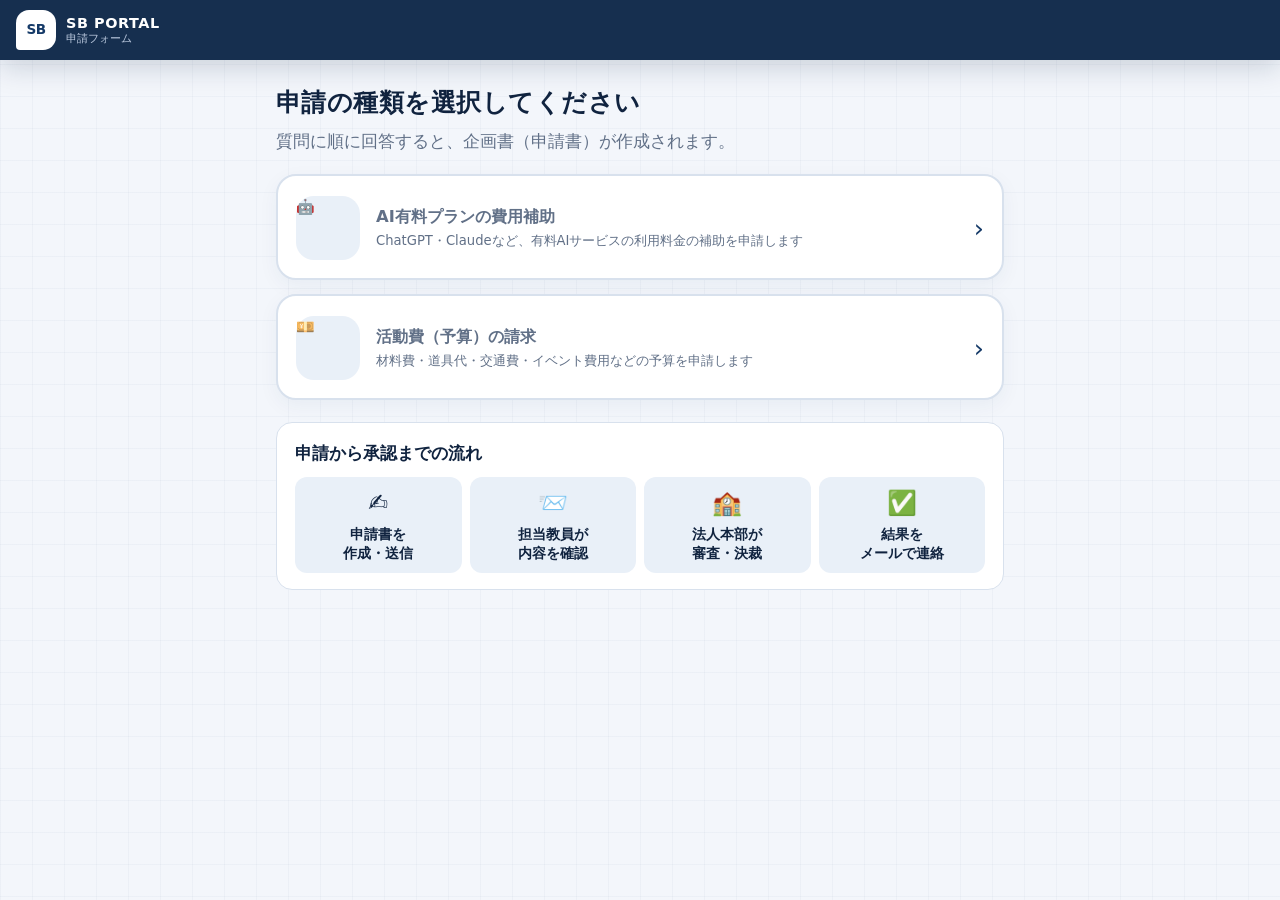
==== commit be294efd: "申請フォームを受付（Apps Script）に接続し、ヘッダーに申請ボタンを追加。文字拡大機能を削除 Co-Authored-By: Claude Opus 5.5 <noreply@anthropi" ====
--- a/shinsei/index.html
+++ b/shinsei/index.html
@@ -14,7 +14,6 @@
   --green:#1f9270; --orange:#ef664e; --yellow:#fff6d6;
   --r:16px; --fs:17px;
 }
-html.big{ --fs:20px; }
 *{box-sizing:border-box;margin:0;padding:0}
 body{
   font-family:"Noto Sans JP","Yu Gothic UI","Hiragino Sans","Meiryo",system-ui,sans-serif;
@@ -34,9 +33,6 @@
   border-radius:13px 13px 13px 4px;font-weight:900;font-size:.85rem;letter-spacing:-.05em}
 .brand strong{display:block;font-size:.9rem;letter-spacing:.04em;line-height:1.2}
 .brand small{display:block;font-size:.7rem;color:#bdcbe0;line-height:1.2}
-.tools{display:flex;gap:8px}
-.tool{background:#ffffff14;border:1px solid #ffffff33;color:#fff;border-radius:999px;padding:6px 12px;font-size:.8rem;white-space:nowrap}
-.tool[aria-pressed="true"]{background:#fff;color:var(--navy)}
 
 /* 進み具合 */
 .progress{max-width:760px;margin:18px auto 0;padding:0 16px}
@@ -165,9 +161,6 @@
     <span class="brand-sym">SB</span>
     <span><strong>SB PORTAL</strong><small>申請フォーム</small></span>
   </a>
-  <div class="tools">
-    <button class="tool" id="bigBtn" aria-pressed="false" type="button">文字を拡大</button>
-  </div>
 </header>
 
 <div class="progress" id="progress" hidden>
@@ -191,7 +184,7 @@
    Apps Scriptを「ウェブアプリ」として公開したときのURLを
    下の '' の中に貼り付けてください。
    ========================================================= */
-const GAS_URL = '';
+const GAS_URL = 'https://script.google.com/macros/s/AKfycbyhmcLcJDOtijtx43Uzgjo8B3BJu2HmQJKKA9idLd7zSJHLblaiqGly_K4bJ6alQtHjOw/exec';
 const TEACHER_EMAIL = 'ke-inuzuka@ai.singularity.ed.jp';
 
 /* 所属プロジェクトの選択肢 */
@@ -291,7 +284,6 @@
 const STORE_KEY = 'sb-shinsei-draft-v1';
 let state = { type: null, page: 0, data: {} };
 try { const s = JSON.parse(localStorage.getItem(STORE_KEY)); if (s && s.data) state = s; } catch (e) {}
-try { if (localStorage.getItem('sb-big') === '1') document.documentElement.classList.add('big'); } catch (e) {}
 
 const $ = (s, el = document) => el.querySelector(s);
 const main = $('#main');
@@ -659,14 +651,6 @@
   if (state.page === 0) { renderStart(); scrollTo(0, 0); return; }
   state.page--; save(); render(); scrollTo(0, 0);
 };
-const bigBtn = $('#bigBtn');
-bigBtn.setAttribute('aria-pressed', document.documentElement.classList.contains('big'));
-bigBtn.onclick = () => {
-  const on = document.documentElement.classList.toggle('big');
-  bigBtn.setAttribute('aria-pressed', on);
-  try { localStorage.setItem('sb-big', on ? '1' : '0'); } catch (e) {}
-};
-
 renderStart();
 </script>
 </body>
